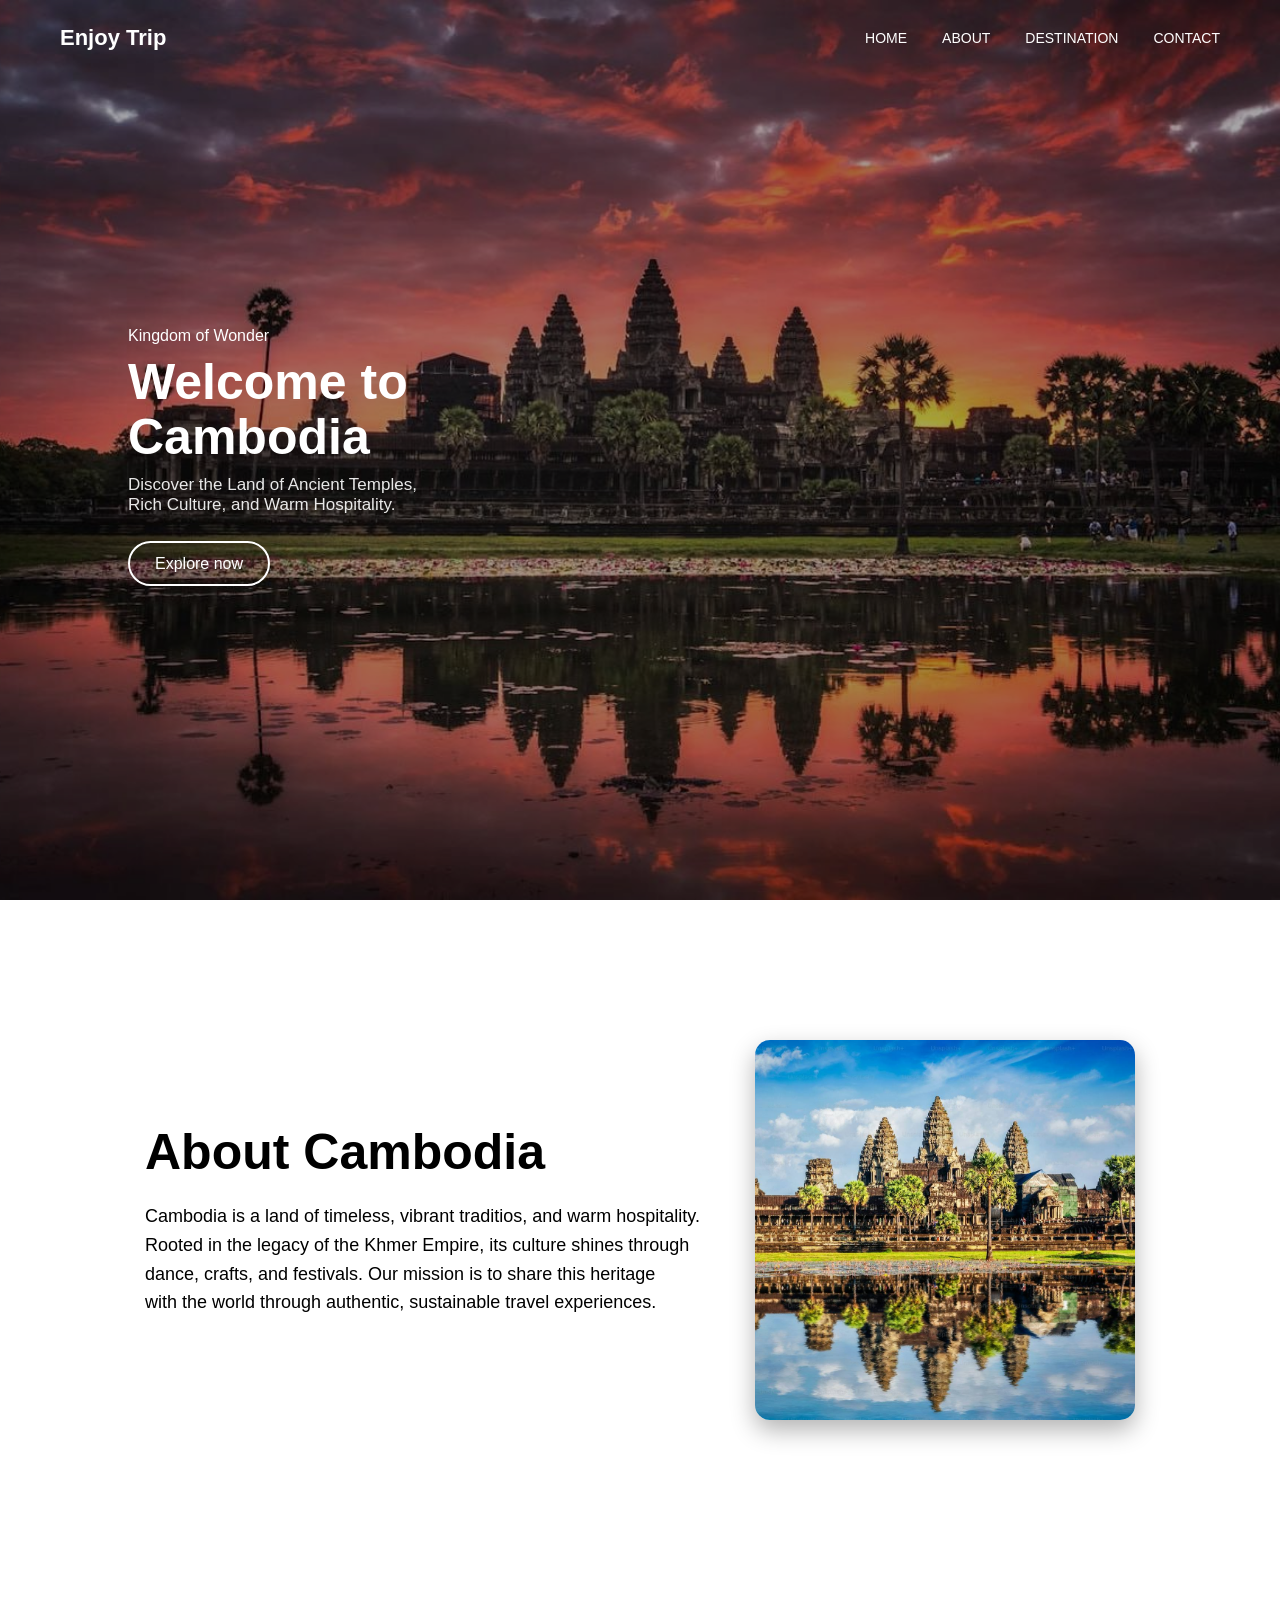
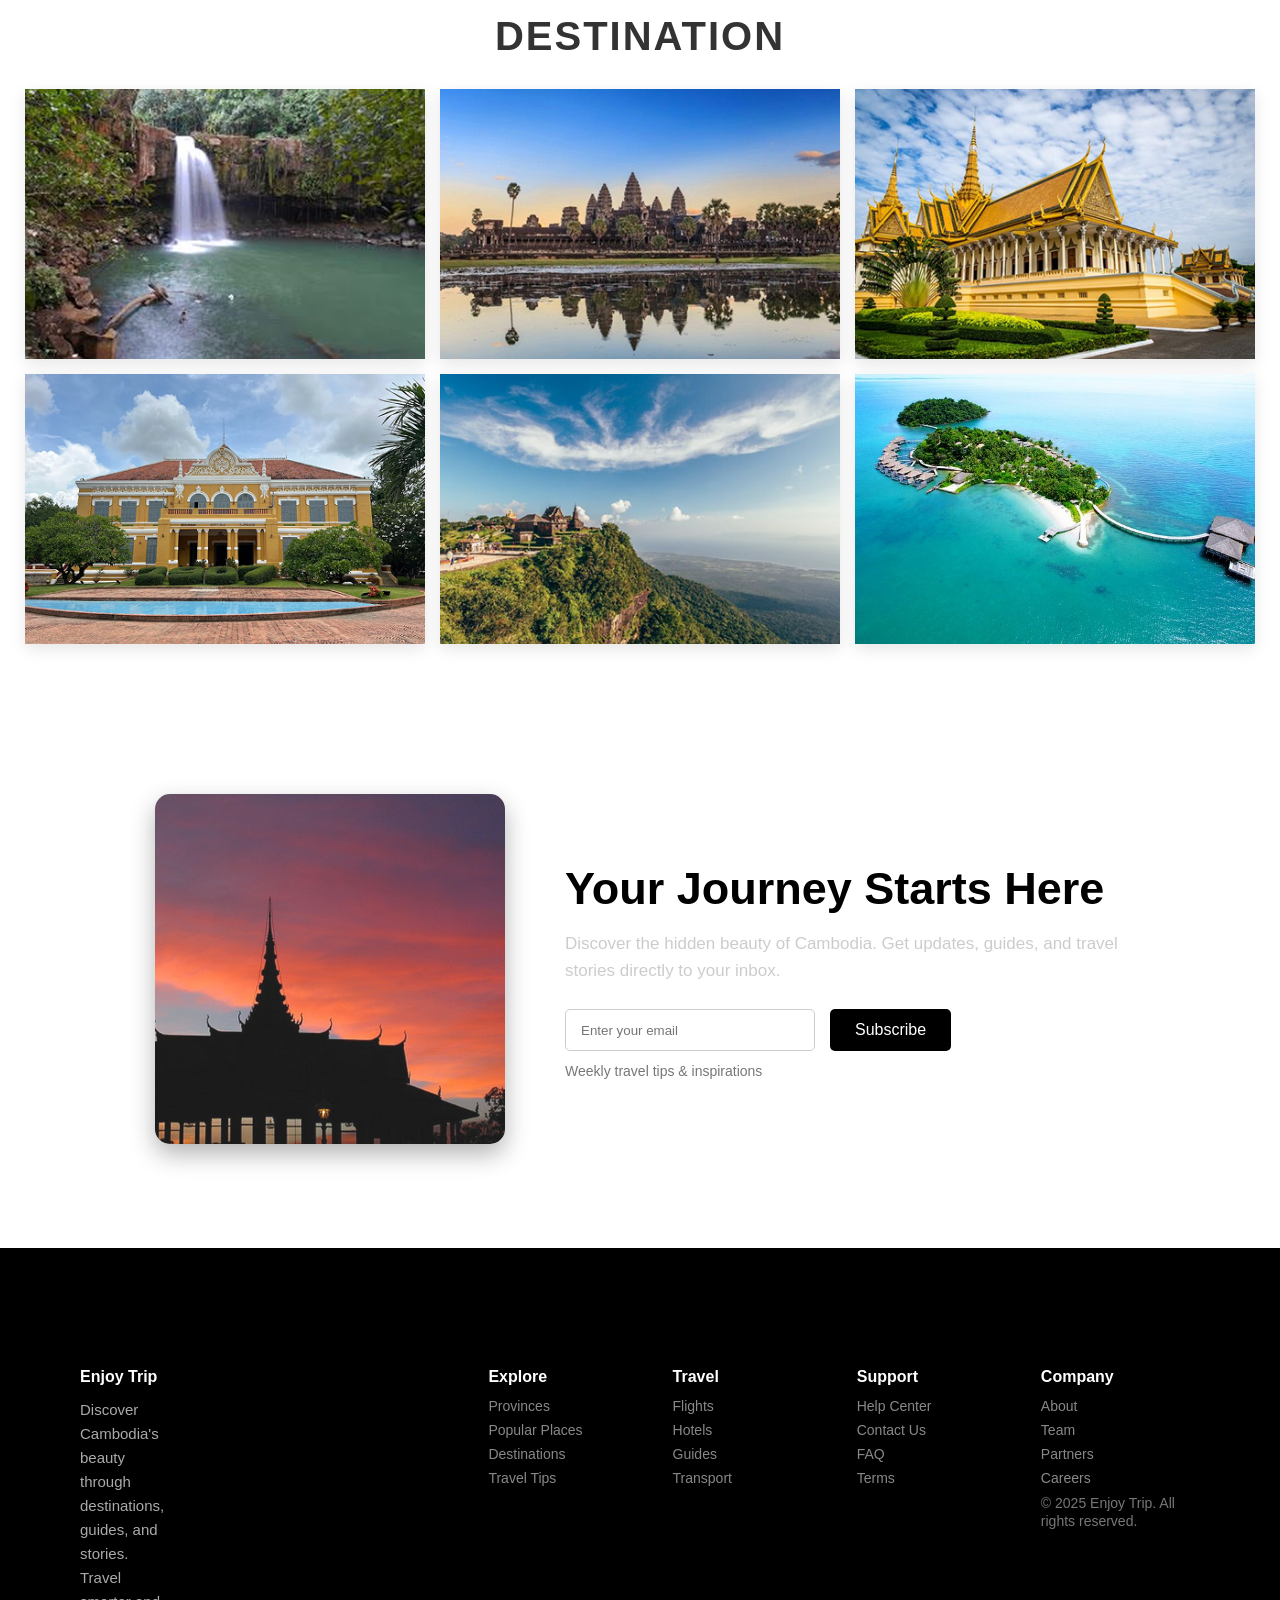
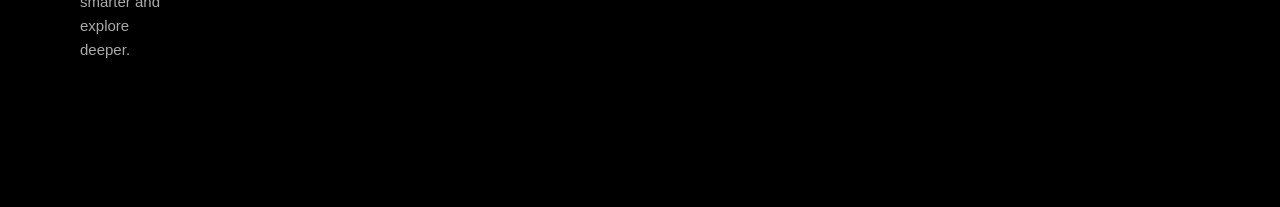
==== code/index.html @ 66f3749b "Web" ====
<!DOCTYPE html>
<html lang="en">
<head>
<meta charset="UTF-8">
<meta name="viewport" content="width=device-width, initial-scale=1.0">
<title>Enjoy Trip Cambodia</title>
<link rel="stylesheet" href="style.css">
</head>
<body>
<header>
  <div class="logo">Enjoy Trip</div>
  <nav>
    <ul>
      <li><a href="#">HOME</a></li>
      <li><a href="#about">ABOUT</a></li>
      <li><a href="#destination">DESTINATION</a></li>
      <li><a href="#contact">CONTACT</a></li>
    </ul>
  </nav>
<div class="menu-toggle" id="menuToggle">
  <span></span>
  <span></span>
  <span></span>
</div>
</header>
<section class="hero">
    <div class="hero-overlay"></div>
    <div class="hero-text">
        <h4>Kingdom of Wonder</h4>
        <h1>Welcome to<br>Cambodia</h1>
        <p>Discover the Land of Ancient Temples,<br>Rich Culture, and Warm Hospitality.</p>
        <a href="#about" class="btn">Explore now</a>
    </div>
</section>
<section class="about" id="about">
    <div class="about-text fade-left">
        <h2>About Cambodia</h2>
        <p>
            Cambodia is a land of timeless, vibrant traditios, and warm hospitality.
            <br>Rooted in the legacy of the Khmer Empire, its culture shines through
            <br>dance, crafts, and festivals. Our mission is to share this heritage <br>
            with the world through authentic, sustainable travel experiences.
        </p>
    </div>
    <div class="about-img fade-right">
        <img src="angkor.jpg" alt="Cambodia Imawge">
    </div>
</section>
<section id="destination">
    <h2>DESTINATION</h2>
    <div class="destination-grid">
        
        <div class="card">
            <img src="Rectangle 13.png">
            <div class="overlay">
                <h3>RATANAK KIRI</h3>
                <a href="Ratanakiri/ratanakkiri.html">View more</a>
            </div>
        </div>
        <div class="card">
            <img src="Rectangle 14.png">
            <div class="overlay">
                <h3>SIEM REAP</h3>
                <a href="Siemreap/Siemreap-done.html">View more</a>
            </div>
        </div>
        <div class="card">
            <img src="Rectangle 15.png">
            <div class="overlay">
                <h3>PHNOM PENH</h3>
                <a href="Phnompenh/phnompenh.html">View more</a>
            </div>
        </div>
        <div class="card">
            <img src="Rectangle 16.png">
            <div class="overlay">
                <h3>BATTAMBANG</h3>
                <a href="Battambang/battambang.html">View more</a>
            </div>
        </div>
        <div class="card">
            <img src="Rectangle 12.png">
            <div class="overlay">
                <h3>KAMPOT</h3>
                <a href="Kampot/kampot.html">View more</a>
            </div>
        </div>
        <div class="card">
            <img src="kk.jpg">
            <div class="overlay">
                <h3>KOH KONG</h3>
                <a href="Kohkong/kohkong.html">View more</a>
            </div>
        </div>

    </div>
</section>
<section class="start-section">
    <div class="start-container">
        <div class="start-img">
            <img src="image 21.png">
        </div>
        <div class="start-text">
            <h2>Your Journey Starts Here</h2>
            <p>Discover the hidden beauty of Cambodia. Get updates, guides, and travel stories directly to your inbox.</p>

            <div class="email-box">
                <input type="email" placeholder="Enter your email" required>
                <button>Subscribe</button>
            </div>

            <small class="start-note">Weekly travel tips & inspirations</small>
        </div>

    </div>
</section>
<footer class="footer">
   <div class="footer-left">
  <div class="footer-grid">
    <div class="col">
  <h4>Enjoy Trip</h4>
  <p class="footer-desc">
    Discover Cambodia's beauty through destinations, guides, and stories.
    Travel smarter and explore deeper.
  </p>
</div>
  </div>
</div>
    <div class="footer-right">

        <div class="footer-grid">
            <div class="col">
                <h4>Explore</h4>
                <a href="#">Provinces</a>
                <a href="#">Popular Places</a>
                <a href="#">Destinations</a>
                <a href="#">Travel Tips</a>
            </div>

            <div class="col">
                <h4>Travel</h4>
                <a href="#">Flights</a>
                <a href="#">Hotels</a>
                <a href="#">Guides</a>
                <a href="#">Transport</a>
            </div>

            <div class="col">
                <h4>Support</h4>
                <a href="#">Help Center</a>
                <a href="#">Contact Us</a>
                <a href="#">FAQ</a>
                <a href="#">Terms</a>
            </div>

            <div class="col">
                <h4>Company</h4>
                <a href="#">About</a>
                <a href="#">Team</a>
                <a href="#">Partners</a>
                <a href="#">Careers</a>
                <div class="footer-bottom-left">
    <span>© 2025 Enjoy Trip. All rights reserved.</span>
  </div>
            </div>
        </div>

        <div class="footer-social">
            <i class="fab fa-facebook-f"></i>
            <i class="fab fa-twitter"></i>
            <i class="fab fa-instagram"></i>
            <i class="fab fa-youtube"></i>
        </div>
    </div>
</footer>
<script>
 const menuToggle = document.getElementById("menuToggle");
const nav = document.querySelector("nav");
menuToggle.addEventListener("click", () => {
  nav.classList.toggle("active");
  menuToggle.classList.toggle("active");
});
document.querySelectorAll("nav a").forEach(link => {
  link.addEventListener("click", () => {
    nav.classList.remove("active");
    menuToggle.classList.remove("active");
  });
});
</script>
</body>
</html>
---- code/style.css ----
* {
    margin: 0;
    padding: 0;
    box-sizing: border-box;
}

body {
    font-family: Arial, Helvetica, sans-serif;
    overflow-x: hidden;
    scroll-behavior: smooth;
}
header {
  position: fixed;
  top: 0;
  left: 0;
  width: 100%;
  padding: 25px 60px;
  display: flex;
  justify-content: space-between;
  align-items: center;  
  z-index: 1000;
}
.logo {
  font-size: 22px;
  font-weight: bold;
  color: white;
}
nav {
  display: flex;
}

nav ul {
  display: flex;
  gap: 35px;
  list-style: none;
}

nav a {
  color: white;
  text-decoration: none;
  font-size: 14px;
}
.menu-toggle {
  display: none;
}


nav a:hover {
    color: #d8d8d8;
}
.hero {
    width: 100%;
    height: 100vh;
    background: url('photo_2025-12-02_11-11-56.jpg') no-repeat center 75%;
    background-size: cover;
    position: relative;
}


.hero-overlay {
    position: absolute;
    inset: 0;
    background: rgba(0,0,0,.35);
    z-index: 1;
}

.hero-text {
    position: absolute;
    top: 50%;
    left: 40%;
    transform: translate(-50%, -50%);
    color: white;
    width: 60%;
     z-index: 3;
    position: relative;
}

.hero-text h4 {
    font-size: 16px;
    font-weight: 300;
}

.hero-text h1 {
    font-size: 50px;
    margin: 10px 0;
    font-weight: 600;
    line-height: 1.1;
}

.hero-text p {
    font-size: 17px;
    width: 60%;
    opacity: .9;
    margin-bottom: 40px;
}

.btn {
    padding: 12px 25px;
    border: 2px solid white;
    background: transparent;
    color: white;
    border-radius: 25px;
    text-decoration: none;
    transition: .3s ease;
}

.btn:hover {
    background: white;
    color: black;
}

.about {
    display: flex;
    align-items: center;
    justify-content: center;
    padding: 140px 80px;
    gap: 50px;
}

.about-text {
    width: 50%;
}

.about-text h2 {
    font-size: 50px;
    font-weight: 600;
    line-height: 1.2;
    margin-bottom: 20px;
}

.about-text p {
    font-size: 18px;
    line-height: 1.6;
    color: black;
    margin-bottom: 25px;
}

.about .btn {
    padding: 12px 28px;
    font-size: 17px;
    background: black;
    color: white;
    border: none;
    border-radius: 6px;
    cursor: pointer;
    transition: 0.3s ease;
}

.about .btn:hover {
    background: rgb(127, 125, 125);
}

.about-img img {
    width: 380px;
    height: 380px;
    object-fit: cover;
    border-radius: 15px;
    box-shadow: 0 10px 25px rgba(0,0,0,0.3);
}
#destination {
    background: #fff;
    padding: 50px;
    text-align: center;
}

#destination h2 {
    font-size: 40px;
    color: #333;
    margin-bottom: 30px;
    letter-spacing: 2px;
}

.destination-grid {
    display: grid;
    grid-template-columns: repeat(3, 400px);
    gap: 15px;
    justify-content: center;
}

.card {
    width: 400px;
    height: 270px;
    overflow: hidden;
    position: relative;
    box-shadow: 0 5px 15px rgba(0,0,0,0.1);
}

.card img {
    width: 100%;
    height: 100%;
    object-fit: cover;
    transition: transform .3s ease;
}

.card:hover img {
    transform: scale(1.03);
}

.overlay {
    position: absolute;
    inset: 0;
    color: white;
    display: flex;
    flex-direction: column;
    background: rgba(0,0,0,0.5);
    justify-content: flex-end;
    padding: 20px;
    opacity: 0;
    transition: .3s ease;
}
.overlay a {
    color: white;
    text-decoration: none;
    font-weight: bold;
    font-size: 15px;
}


.card:hover .overlay {
    opacity: 1;
}

.overlay h3 {
    font-size: 20px;
    margin-bottom: 8px;
}
#contact {
    background: url('Frame 11 (1).png') no-repeat center;
    background-size: cover;
    color: white;
    padding: 80px 60px 40px;
    position: relative;
}

.contact-overlay {
    position: absolute;
    inset: 0;
    background: rgba(0,0,0,0.5);
}

.contact-intro,
.contact-container,
.contact-bottom,
.footer {
    position: relative;
    z-index: 1;
}

.contact-intro {
    text-align: center;
    max-width: 900px;
    margin: 0 auto 40px;
    text-shadow: 0 2px 5px rgba(0,0,0,0.6);
}

.contact-intro h2 {
    font-size: 34px;
    margin-bottom: 10px;
}

.contact-container {
    display: flex;
    justify-content: space-between;
    gap: 60px;
}
.start-section {
    padding: 100px 80px;
    background: white;
    color: black;
}

.start-container {
    display: flex;
    align-items: center;
    justify-content: center;
    gap: 60px;
}

.start-img img {
    width: 350px;
    height: 350px;
    object-fit: cover;
    border-radius: 15px;
    box-shadow: 0 10px 25px rgba(0,0,0,0.3);
}

.start-text {
    width: 50%;
}

.start-text h2 {
    font-size: 45px;
    margin-bottom: 15px;
}

.start-text p {
    font-size: 17px;
    color: #ccc;
    margin-bottom: 25px;
    line-height: 1.6;
}

.email-box {
    display: flex;
    gap: 15px;
}

.email-box input {
    padding: 12px 15px;
    width: 250px;
    border-radius: 5px;
    border: 1px solid #ccc;
    outline: none;
    transition: 0.3s ease;
}

.email-box button {
    padding: 12px 25px;
    background: black;
    color: white;
    border: none;
    cursor: pointer;
    font-size: 16px;
    border-radius: 5px;
    transition: 0.3s ease;
}

.email-box button:hover {
    background: grey;
}

.start-note {
    display: block;
    margin-top: 12px;
    color: #777;
    font-size: 14px;
}


.footer {
    display: flex;
    justify-content: space-between;
    align-items: flex-start;
    padding: 120px 80px;
    background: black;
    color: white;
    gap: 80px;
}

.footer-left {
    width: 30%;
}

.footer-left h2 {
    font-size: 32px;
    font-weight: bold;
    margin-bottom: 15px;
}

.footer-desc {
    color: #aaa;
    font-size: 15px;
    line-height: 1.6;
    margin-bottom: 25px;
}

.footer-bottom-left span {
    color: #777;
    font-size: 14px;
}

.footer-right {
    width: 65%;
    display: flex;
    flex-direction: column;
    gap: 40px;
}

.footer-grid {
    display: grid;
    grid-template-columns: repeat(4, 1fr);
    gap: 25px;
}

.footer-grid h4 {
    font-size: 16px;
    margin-bottom: 12px;
    font-weight: bold;
}

.footer-grid a {
    display: block;
    font-size: 14px;
    color: #888;
    margin-bottom: 8px;
    text-decoration: none;
}

.footer-grid a:hover {
    color: #fff;
}

.footer-social i {
    font-size: 20px;
    margin-right: 15px;
    color: #777;
    cursor: pointer;
    transition: 0.3s ease;
}

.footer-social i:hover {
    color: #fff;
}
.menu-toggle{
  display: none;
  font-size: 26px;
  color: white;
  cursor: pointer;
  z-index: 2000;
}
.menu-toggle{
  display: none;
}
@media (max-width: 768px){
  header{
    padding: 15px 20px;
    justify-content: space-between;
  }

  .logo{
    font-size: 18px;
  }
nav {
    position: fixed;
    top: -260px;     
    left: 0;
    width: 100%;
    background: white;
    padding: 30px 0;
    display: flex;
    justify-content: center;
    transition: top 0.35s ease;
    z-index: 3000;
    box-shadow: 0 8px 20px rgba(0,0,0,0.15);
  }

  nav.active {
    top: 0;          
  }

  nav ul {
    flex-direction: column;
    gap: 20px;
    text-align: center;
  }

  nav a {
    color: black;
    font-size: 17px;
    font-weight:300;
  }
  .menu-toggle {
    display: block;
    width: 26px;
    height: 18px;
    cursor: pointer;
    position: relative;
    z-index: 4000;
  }

  .menu-toggle span {
    position: absolute;
    width: 100%;
    height: 2px;
    background: black;
    left: 0;
    transition: 0.3s ease;
  }

  .menu-toggle span:nth-child(1) { 
    top: 0;
   }
  .menu-toggle span:nth-child(2) { 
    top: 8px;
   }
  .menu-toggle span:nth-child(3) {
     bottom: 0; 
  }
  .menu-toggle.active span:nth-child(1) {
    transform: rotate(45deg);
    top: 8px;
  }

  .menu-toggle.active span:nth-child(2) {
    opacity: 0;
  }

  .menu-toggle.active span:nth-child(3) {
    transform: rotate(-45deg);
    bottom: 8px;
  }
  .hero{
    background-position: center;
  }

  .hero-text{
    top: 50%;
    left: 50%;
    transform: translate(-50%, -50%);
    width: 90%;
    text-align: center;
  }

  .hero-text h1{
    font-size: 40px;
  }
  .hero-text h4 {
  font-size: 16px;
}

  .hero-text p{
    width: 100%;
    font-size: 16px;
    margin-bottom: 30px;
  }

  .hero-text .btn{
    margin: 0 auto;
    display: inline-block;
  }
  .about {
    flex-direction: column;
    padding: 80px 25px;
    text-align: center;
  }

  .about-text {
    width: 100%;
  }

  .about-text h2 {
    font-size: 32px;
  }

  .about-text p {
    font-size: 15px;
    line-height: 1.6;
    max-width: 650px;   
    margin: 0 auto;
    font-size: 15px;
    line-height: 1.8;
  }

  .about-img {
    margin-top: 30px;
  }

  .about-img img {
    width: 280px;      
    height: 280px;
    margin: 0 auto;
    display: block;
  }
  #destination {
    padding: 40px 20px;
  }

  #destination h2 {
    font-size: 28px;
    margin-bottom: 25px;
  }

  .destination-grid {
    grid-template-columns: 1fr;  
    gap: 20px;
  }

  .card {
    width: 100%;
    height: 220px;
  }

  .card img {
    width: 100%;
    height: 100%;
    object-fit: cover;
  }

  .overlay h3 {
    font-size: 18px;
  }

  .overlay a {
    font-size: 14px;
  }
  
  .start-section {
    padding: 60px 20px;
  }

  .start-container {
    flex-direction: column;
    text-align: center;
    gap: 30px;
  }

  .start-text {
    width: 100%;
  }

  .start-text h2 {
    font-size: 30px;
  }

  .start-text p {
    font-size: 16px;
    margin: 15px auto 25px;
  }

  .email-box {
    justify-content: center;
    flex-wrap: wrap;
  }

  .email-box input,
  .email-box button {
    width: 100%;
    max-width: 320px;
  }
  .start-img {
    width: 100%;
    overflow: hidden;
    border-radius: 12px;
  }

  .start-img img {
    width: 100%;
    height: 180px;         
    object-fit: cover;
  }
  
   .footer {
    flex-direction: column;
    padding: 60px 25px 30px;
  }

  .footer-left {
    display: none; 
  }

  .footer-right {
    width: 100%;
  }
  .footer-grid {
    display: flex;
    flex-direction: column;
    gap: 15px;
  }

  .footer-grid .col {
    border-bottom: 1px solid #222;
    padding-bottom: 10px;
  }
  .footer-grid h4 {
    font-size: 16px;
    display: flex;
    justify-content: space-between;
    align-items: center;
    cursor: pointer;
  }

  .footer-grid h4::after {
    content: "⌄";
    font-size: 18px;
    transition: transform 0.3s ease;
  }

  .footer-grid .col.active h4::after {
    transform: rotate(180deg);
  }
  .footer-grid a,
  .footer-grid p {
    display: none;
    font-size: 14px;
    color: #aaa;
    margin-top: 8px;
    line-height: 1.6;
  }
  .footer-grid .col.active a,
  .footer-grid .col.active p {
    display: block;
  }
  .footer-bottom-left {
    margin-top: 15px;
    font-size: 13px;
    color: #777;
  }
  .footer-social {
    display: none;
  }
}
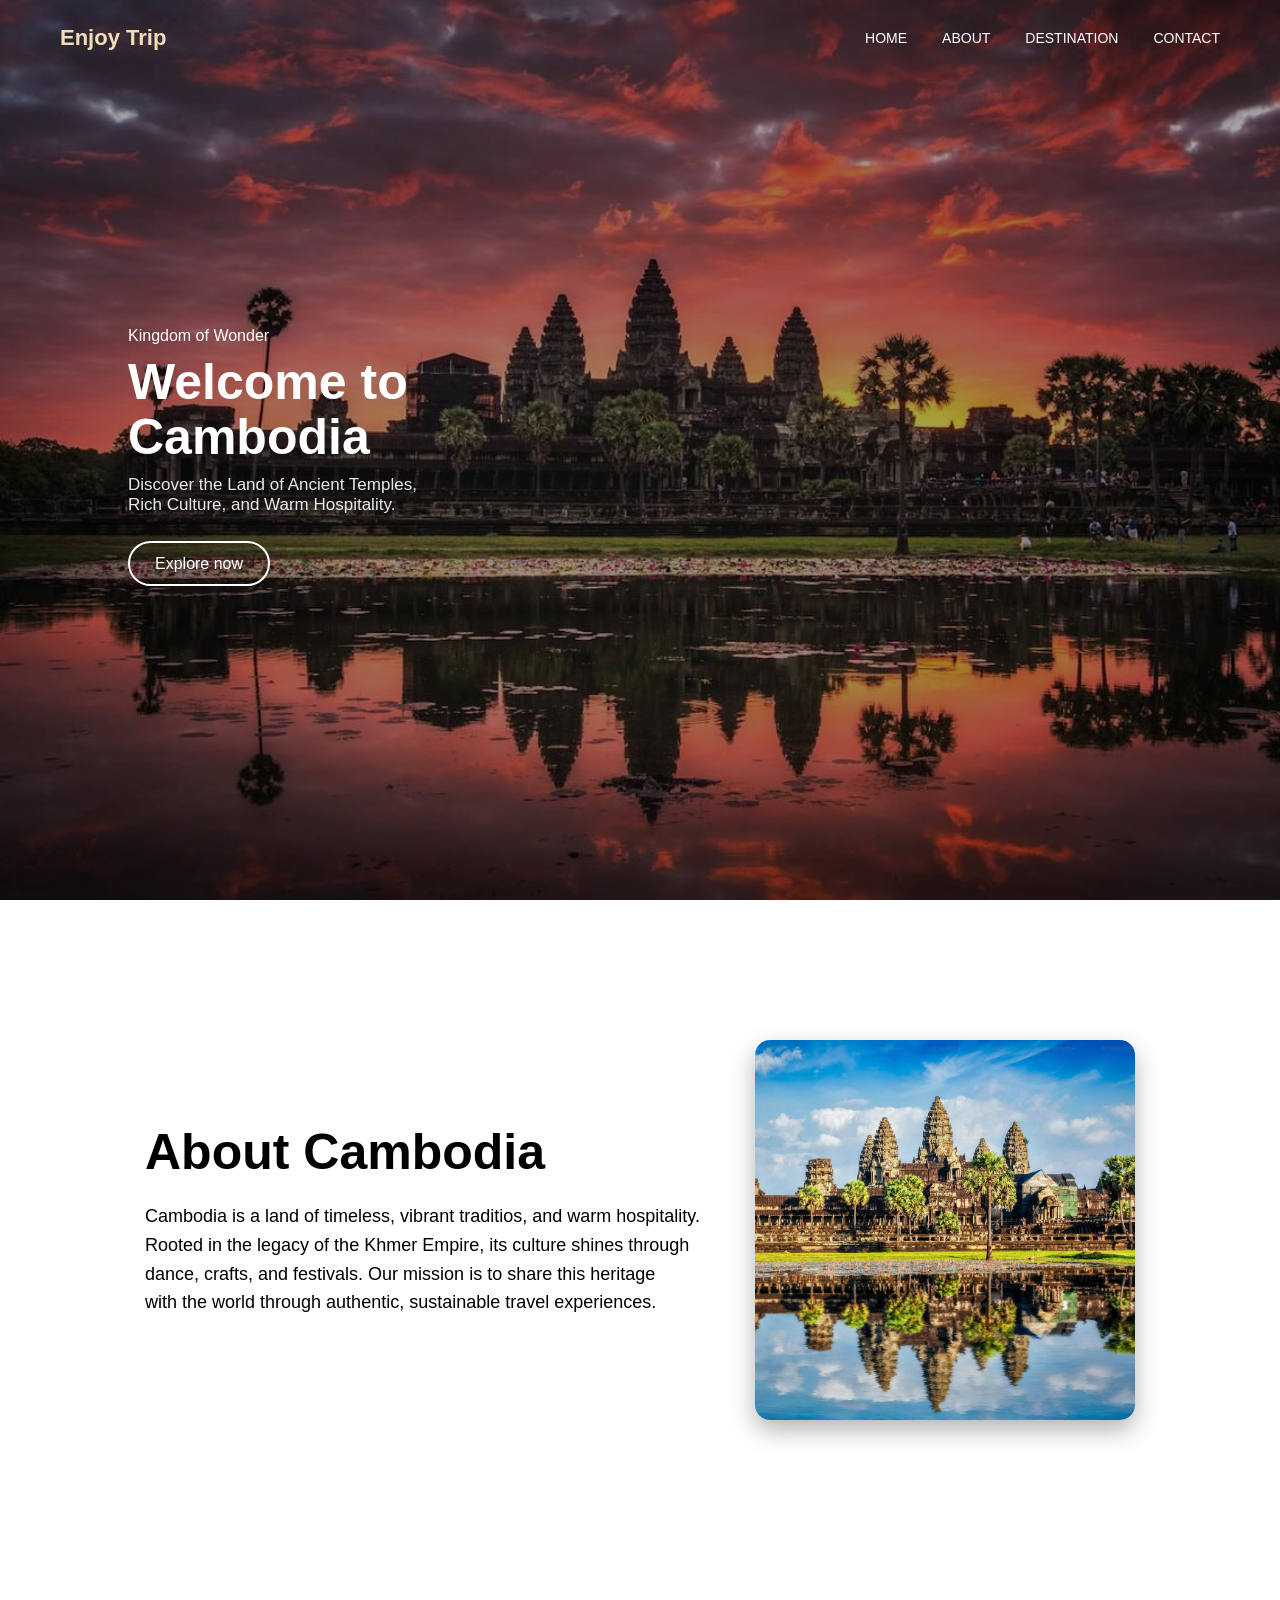
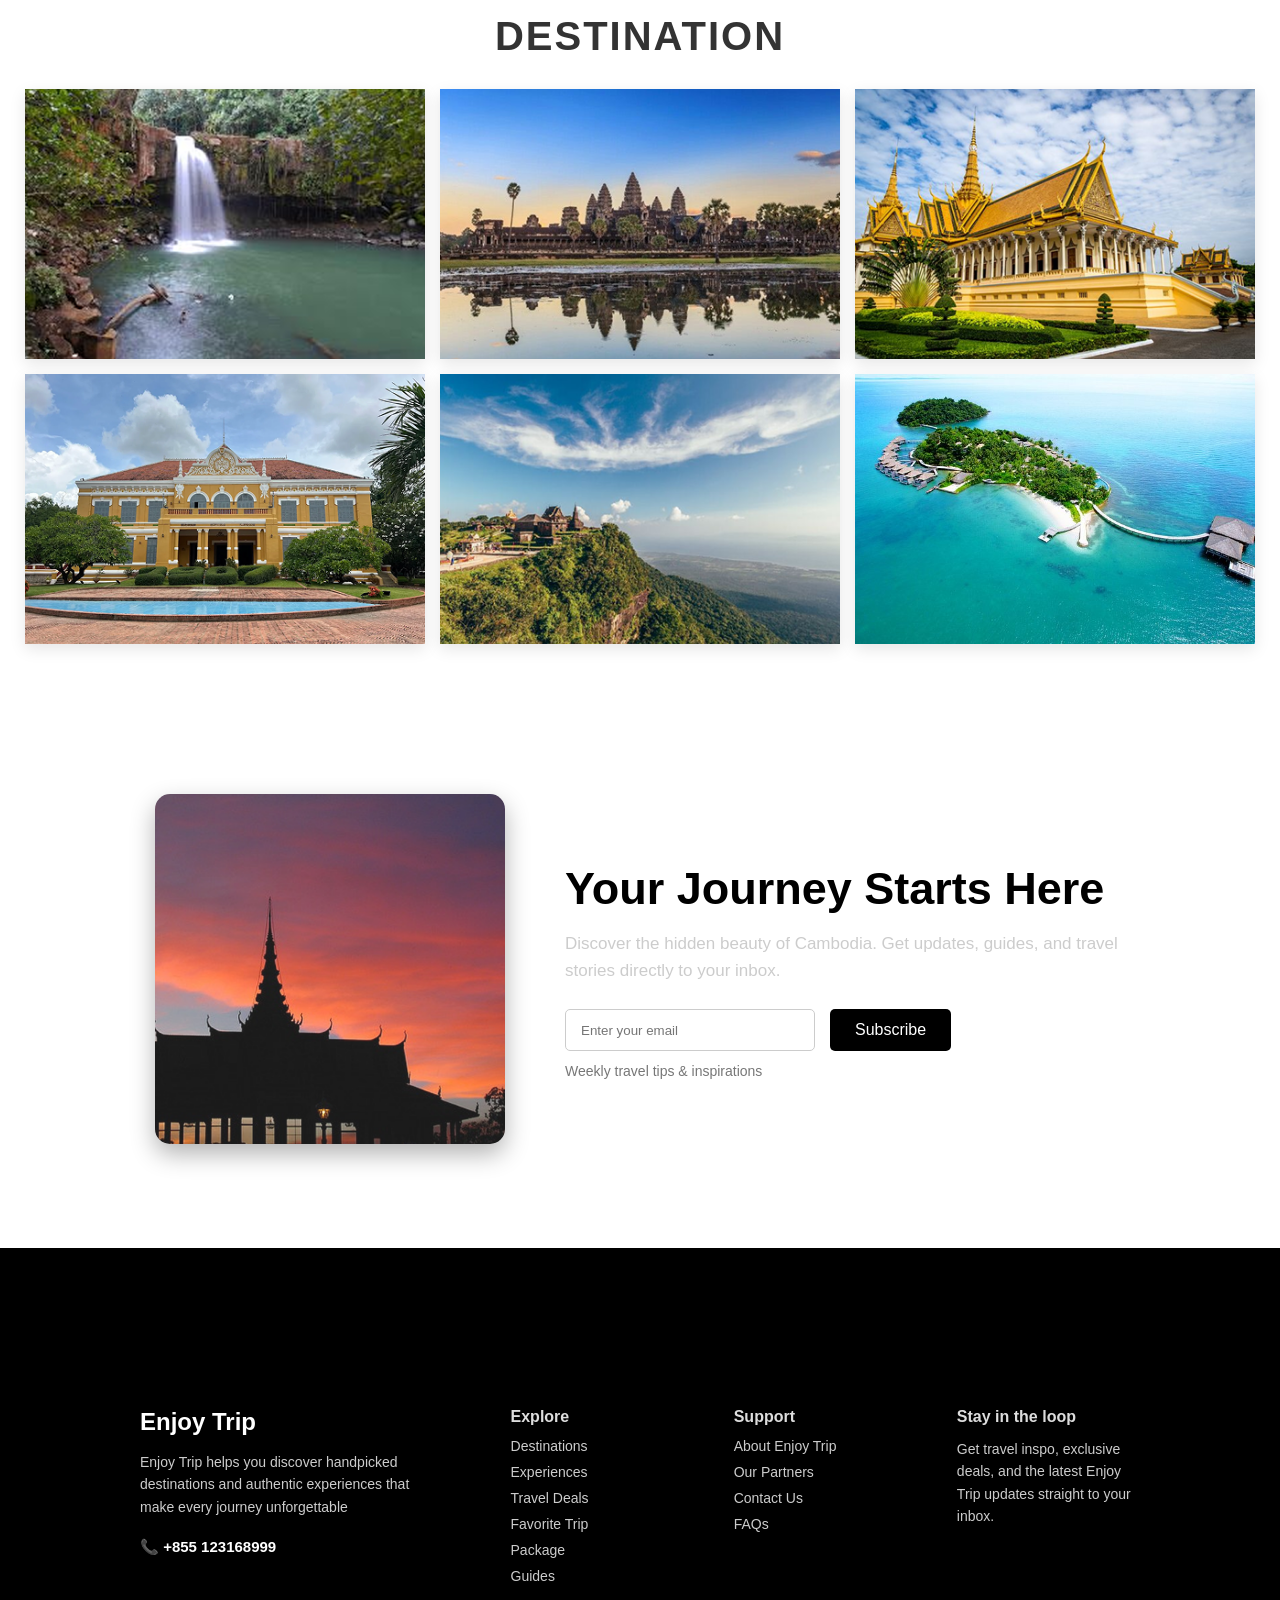
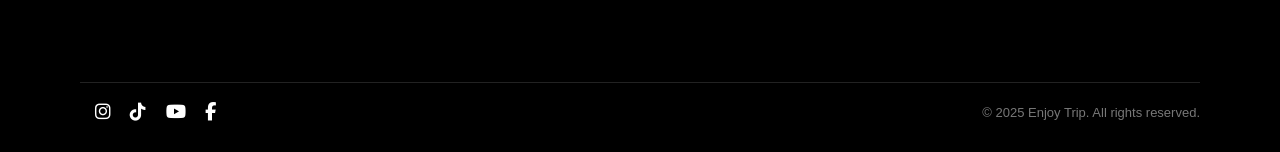
==== commit e1be1702: "updated" ====
--- a/code/index.html
+++ b/code/index.html
@@ -3,6 +3,10 @@
 <head>
 <meta charset="UTF-8">
 <meta name="viewport" content="width=device-width, initial-scale=1.0">
+<link
+  rel="stylesheet"
+  href="https://cdnjs.cloudflare.com/ajax/libs/font-awesome/6.5.1/css/all.min.css"
+/>
 <title>Enjoy Trip Cambodia</title>
 <link rel="stylesheet" href="style.css">
 </head>
@@ -115,65 +119,71 @@
     </div>
 </section>
 <footer class="footer">
-   <div class="footer-left">
-  <div class="footer-grid">
-    <div class="col">
-  <h4>Enjoy Trip</h4>
-  <p class="footer-desc">
-    Discover Cambodia's beauty through destinations, guides, and stories.
-    Travel smarter and explore deeper.
-  </p>
-</div>
+  <div class="footer-container" id="contact">
+
+    <div class="footer-brand">
+      <h3>Enjoy Trip</h3>
+      <p>
+        Enjoy Trip helps you discover handpicked destinations and authentic
+        experiences that make every journey unforgettable
+      </p>
+      <div class="footer-contact">
+        <span>📞 +855 123168999</span>
+      </div>
+    </div>
+
+    <div class="footer-links footer-grid">
+
+      <div class="col">
+        <h4>Explore</h4>
+        <a href="#">Destinations</a>
+        <a href="#">Experiences</a>
+        <a href="#">Travel Deals</a>
+        <a href="#">Favorite Trip</a>
+        <a href="#">Package</a>
+        <a href="#">Guides</a>
+      </div>
+
+      <div class="col">
+        <h4>Support</h4>
+        <a href="#">About Enjoy Trip</a>
+        <a href="#">Our Partners</a>
+        <a href="#">Contact Us</a>
+        <a href="#">FAQs</a>
+      </div>
+
+      <div class="col">
+        <h4>Stay in the loop</h4>
+        <p>
+          Get travel inspo, exclusive deals, and the latest
+          Enjoy Trip updates straight to your inbox.
+        </p>
+      </div>
+
+    </div>
   </div>
-</div>
-    <div class="footer-right">
-
-        <div class="footer-grid">
-            <div class="col">
-                <h4>Explore</h4>
-                <a href="#">Provinces</a>
-                <a href="#">Popular Places</a>
-                <a href="#">Destinations</a>
-                <a href="#">Travel Tips</a>
-            </div>
-
-            <div class="col">
-                <h4>Travel</h4>
-                <a href="#">Flights</a>
-                <a href="#">Hotels</a>
-                <a href="#">Guides</a>
-                <a href="#">Transport</a>
-            </div>
-
-            <div class="col">
-                <h4>Support</h4>
-                <a href="#">Help Center</a>
-                <a href="#">Contact Us</a>
-                <a href="#">FAQ</a>
-                <a href="#">Terms</a>
-            </div>
-
-            <div class="col">
-                <h4>Company</h4>
-                <a href="#">About</a>
-                <a href="#">Team</a>
-                <a href="#">Partners</a>
-                <a href="#">Careers</a>
-                <div class="footer-bottom-left">
-    <span>© 2025 Enjoy Trip. All rights reserved.</span>
+
+  <div class="footer-bottom">
+    <div class="footer-social">
+      <i class="fab fa-instagram"></i>
+      <i class="fab fa-tiktok"></i>
+      <i class="fab fa-youtube"></i>
+      <i class="fab fa-facebook-f"></i>
+    </div>
+
+    <span class="copyright">
+      © 2025 Enjoy Trip. All rights reserved.
+    </span>
   </div>
-            </div>
-        </div>
-
-        <div class="footer-social">
-            <i class="fab fa-facebook-f"></i>
-            <i class="fab fa-twitter"></i>
-            <i class="fab fa-instagram"></i>
-            <i class="fab fa-youtube"></i>
-        </div>
-    </div>
 </footer>
+
 <script>
+document.querySelectorAll(".footer-grid h4").forEach(title => {
+  title.addEventListener("click", () => {
+    const col = title.parentElement;
+    col.classList.toggle("active");
+  });
+});
  const menuToggle = document.getElementById("menuToggle");
 const nav = document.querySelector("nav");
 menuToggle.addEventListener("click", () => {
--- a/code/style.css
+++ b/code/style.css
@@ -23,7 +23,7 @@
 .logo {
   font-size: 22px;
   font-weight: bold;
-  color: white;
+  color: wheat;
 }
 nav {
   display: flex;
@@ -46,7 +46,7 @@
 
 
 nav a:hover {
-    color: #d8d8d8;
+    color: black;
 }
 .hero {
     width: 100%;
@@ -338,75 +338,122 @@
 
 
 .footer {
-    display: flex;
-    justify-content: space-between;
-    align-items: flex-start;
-    padding: 120px 80px;
-    background: black;
-    color: white;
-    gap: 80px;
-}
-
-.footer-left {
-    width: 30%;
-}
-
-.footer-left h2 {
-    font-size: 32px;
-    font-weight: bold;
-    margin-bottom: 15px;
-}
-
-.footer-desc {
-    color: #aaa;
-    font-size: 15px;
-    line-height: 1.6;
-    margin-bottom: 25px;
-}
-
-.footer-bottom-left span {
-    color: #777;
-    font-size: 14px;
-}
-
-.footer-right {
-    width: 65%;
-    display: flex;
-    flex-direction: column;
-    gap: 40px;
-}
-
-.footer-grid {
-    display: grid;
-    grid-template-columns: repeat(4, 1fr);
-    gap: 25px;
-}
-
+  background: black;
+  color: white;
+  padding: 80px 80px 30px;
+}
+
+.footer-container {
+  display: flex;
+  justify-content: space-between;
+  gap: 80px;
+}
+
+.footer-brand {
+  width: 30%;
+}
+
+.footer-brand h3 {
+  font-size: 24px;
+  margin-bottom: 15px;
+}
+
+.footer-brand p {
+  font-size: 14px;
+  line-height: 1.6;
+  color: #ccc;
+  margin-bottom: 20px;
+}
+
+.footer-contact span {
+  font-size: 15px;
+  font-weight: bold;
+}
+
+.footer-links {
+  width: 65%;
+  display: grid;
+  grid-template-columns: repeat(3, 1fr);
+  gap: 40px;
+}
+
+.footer-col h4 {
+  font-size: 16px;
+  margin-bottom: 15px;
+}
+
+.footer-links .col a {
+  display: block;          
+  font-size: 14px;
+  color: #ccc;            
+  margin-bottom: 8px;
+  text-decoration: none;  
+}
+
+.footer-links .col a:hover {
+  color: white;
+}
+
+.footer-links .col p {
+  display: block;         
+  font-size: 14px;
+  color: #ccc;
+  line-height: 1.6;
+  text-decoration: none;
+}
+
+.footer-links .col a,
+.footer-links .col p {
+  text-decoration: none;   
+  margin-top: 10px;      
+  display: block;          
+}
+.footer-links .col h4 {
+  margin-bottom: 12px;     
+}
+.footer-bottom {
+  border-top: 1px solid #222;
+  margin-top: 50px;
+  padding-top: 20px;
+  display: flex;
+  justify-content: space-between;
+  align-items: center;
+}
+
+.footer-bottom span {
+  font-size: 13px;
+  color: #777;
+}
+
+.footer-social i {
+  font-size: 18px;
+  margin-left: 15px;
+  color: white;
+  cursor: pointer;
+}
 .footer-grid h4 {
-    font-size: 16px;
-    margin-bottom: 12px;
-    font-weight: bold;
-}
-
-.footer-grid a {
-    display: block;
-    font-size: 14px;
-    color: #888;
-    margin-bottom: 8px;
-    text-decoration: none;
-}
-
-.footer-grid a:hover {
-    color: #fff;
-}
-
-.footer-social i {
-    font-size: 20px;
-    margin-right: 15px;
-    color: #777;
-    cursor: pointer;
-    transition: 0.3s ease;
-}
+  pointer-events: auto;
+  user-select: none;
+}
+.footer-links h4 {
+  color: #ddd;
+}
+
+.footer-links a {
+  color: #bbb;
+}
+
+.footer-links p {
+  color: #bbb;
+  font-size: 14px;
+  line-height: 1.6;
+}
+
+.footer-links a:hover {
+  color: white;
+}
+
+
 
 .footer-social i:hover {
     color: #fff;
@@ -472,7 +519,7 @@
     position: absolute;
     width: 100%;
     height: 2px;
-    background: black;
+    background: blue;
     left: 0;
     transition: 0.3s ease;
   }
@@ -639,19 +686,98 @@
     object-fit: cover;
   }
   
-   .footer {
-    flex-direction: column;
-    padding: 60px 25px 30px;
-  }
-
-  .footer-left {
-    display: none; 
-  }
-
-  .footer-right {
-    width: 100%;
-  }
-  .footer-grid {
+   .footer-container {
+  flex-direction: column;
+  gap: 40px;
+}
+
+.footer-brand {
+  width: 100%;
+  text-align: center;
+}
+
+.footer-links {
+  width: 100%;
+}
+
+.footer-grid {
+  display: flex;
+  flex-direction: column;
+  gap: 15px;
+}
+
+.footer-grid .col {
+  border-bottom: 1px solid #222;
+  padding-bottom: 12px;
+}
+
+.footer-grid h4 {
+  font-size: 16px;
+  display: flex;
+  justify-content: space-between;
+  align-items: center;
+  cursor: pointer;
+}
+
+.footer-grid h4::after {
+  content: "⌄";
+  font-size: 18px;
+  transition: transform 0.3s ease;
+}
+a {
+  color: inherit;
+  text-decoration: none;
+}
+
+a:visited {
+  color: inherit;
+}
+
+
+.footer-grid .col.active h4::after {
+  transform: rotate(180deg);
+}
+
+.footer-grid a,
+.footer-grid p {
+  display: none;
+  font-size: 14px;
+  color: #aaa;
+  margin-top: 8px;
+  line-height: 1.6;
+}
+ .footer-grid a,
+  .footer-grid p {
+    display: none;
+  }
+
+  .footer-grid .col.active a,
+  .footer-grid .col.active p {
+    display: block;
+  }
+
+.footer-bottom {
+  flex-direction: column;
+  gap: 15px;
+  margin-top: 30px;
+}
+
+.footer-social {
+  display: flex;
+  justify-content: center;
+  gap: 20px;
+}
+
+.footer-social i {
+  font-size: 18px;
+}
+
+.copyright {
+  font-size: 13px;
+  color: #777;
+  text-align: center;
+}
+.footer-grid {
     display: flex;
     flex-direction: column;
     gap: 15px;
@@ -659,8 +785,9 @@
 
   .footer-grid .col {
     border-bottom: 1px solid #222;
-    padding-bottom: 10px;
-  }
+    padding-bottom: 12px;
+  }
+
   .footer-grid h4 {
     font-size: 16px;
     display: flex;
@@ -678,24 +805,18 @@
   .footer-grid .col.active h4::after {
     transform: rotate(180deg);
   }
-  .footer-grid a,
-  .footer-grid p {
+
+  .footer-grid .col a,
+  .footer-grid .col p {
     display: none;
     font-size: 14px;
     color: #aaa;
     margin-top: 8px;
     line-height: 1.6;
   }
+
   .footer-grid .col.active a,
   .footer-grid .col.active p {
     display: block;
   }
-  .footer-bottom-left {
-    margin-top: 15px;
-    font-size: 13px;
-    color: #777;
-  }
-  .footer-social {
-    display: none;
-  }
 }
